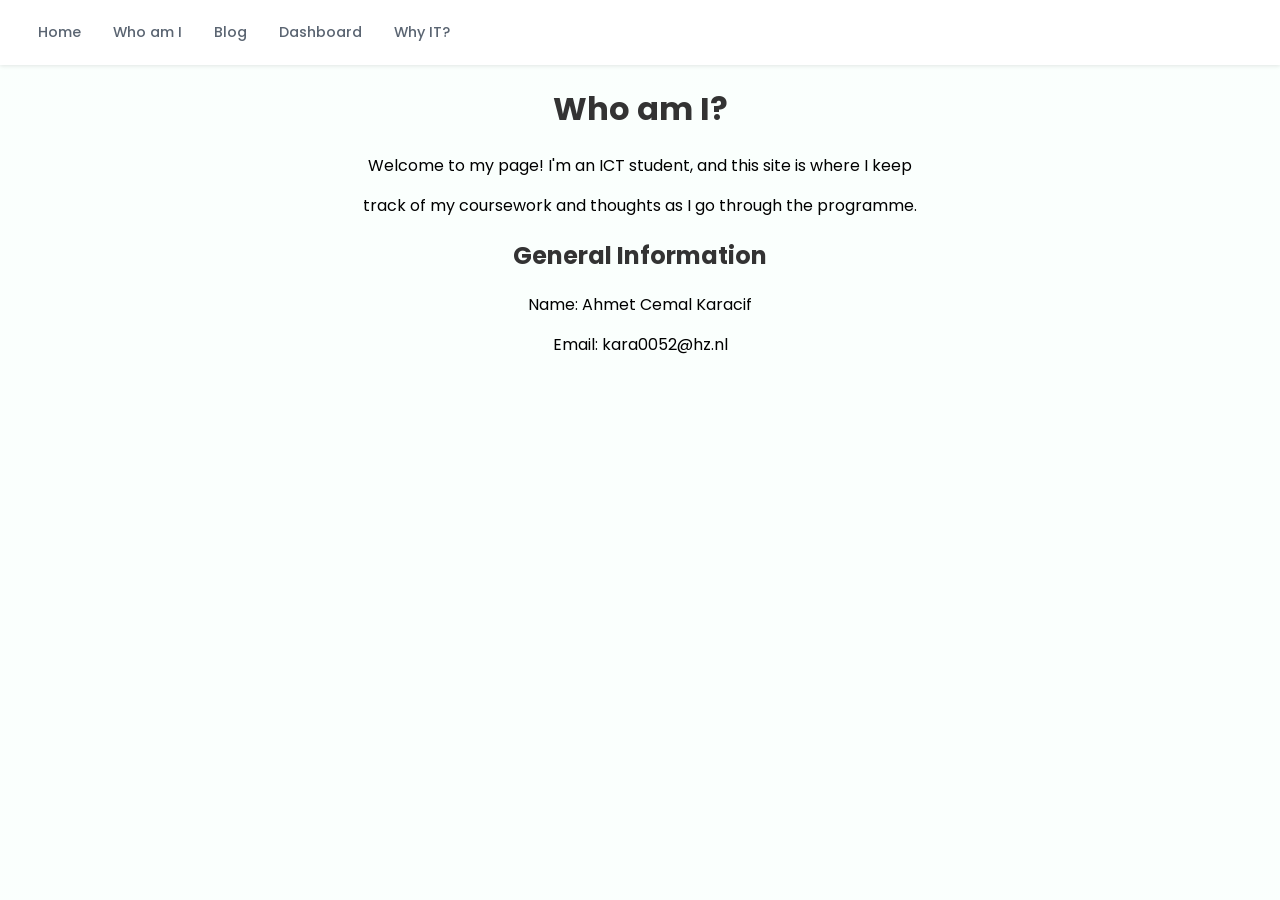
==== about.html @ 1dc65291 "Created profile.html" ====
<!DOCTYPE html>
<html lang="en">
    <head>
        <meta charset="UTF-8">
        <meta name="viewport" content="width=device-width, initial-scale=1.0">
        <title>Who am I</title>
        <link rel="stylesheet" href="styles.css">
    </head>
    <body>
        <header class="navbar">
        <nav class="nav-links">
            <a href="index.html">Home</a>
            <a href="about.html">Who am I</a>
            <a href="blog.html">Blog</a>
            <a href="dashboard.html">Dashboard</a>
            <a href="why-it.html">Why IT?</a>
        </nav>
        </header>
        <main>
        <h1 class="title">Who am I?</h1>
        <p>Welcome to my page! I'm an ICT student, and this site is where I keep</p>
        <p>track of my coursework and thoughts as I go through the programme.</p>
        <h2 class="title">General Information</h2>
        <p>Name: Ahmet Cemal Karacif</p>
        <p>Email: kara0052@hz.nl</p>
        </main>
    </body>
</html>
---- styles.css ----
@import url('https://fonts.googleapis.com/css2?family=Poppins:wght@400;500;600;700&display=swap');

:root {
  --ink: #1b2430;
  --muted: #5b6572;
  --line: #e0dfda;
  --blue: #26456b;
}

body {
  background-color: mintcream;
  font-family: 'Poppins', system-ui, -apple-system, BlinkMacSystemFont, 'Segoe UI', Roboto, sans-serif;
  margin: 0;
  padding: 0;
  background-image:
    linear-gradient(rgba(255, 255, 255, 0.55), rgba(255, 255, 255, 0.55)),
    url('https://images.unsplash.com/photo-1507525428034-b723cf961d3e?ixlib=rb-4.0.3&ixid=M3wxMjA3fDB8MHxwaG90by1wYWdlfHx8fGVufDB8fHx8&auto=format&fit=crop&w=1470&q=80');
  background-repeat: no-repeat;
  background-size: cover;
  background-position: center;
  background-attachment: fixed;
}

.title {
  text-align: center;
  color: #333333;
  margin-top: 20px;
}

p {
  font-size: 16px;
  line-height: 1.5;
  color: black;
  text-align: center;
}

.navbar {
  position: sticky;
  top: 0;
  z-index: 10;
  display: flex;
  align-items: center;
  justify-content: space-between;
  gap: 16px;
  padding: 14px 24px;
  background-color: #ffffff;
  box-shadow: 0 1px 4px rgba(0, 0, 0, 0.1);
}

.brand {
  font-family: 'Poppins', sans-serif;
  font-weight: 600;
  font-size: 1.05rem;
  color: var(--ink);
  text-decoration: none;
  white-space: nowrap;
}

.nav-links {
  display: flex;
  flex-wrap: wrap;
  gap: 4px;
}

.nav-links a {
  display: block;
  text-decoration: none;
  font-size: 0.9rem;
  font-weight: 500;
  color: var(--muted);
  padding: 8px 14px;
  border-radius: 999px;
  transition: color 0.15s ease, background-color 0.15s ease;
}

.nav-links a:hover {
  color: #ffffff;
  background-color: var(--blue);
}

.nav-links a.current {
  color: var(--blue);
  font-weight: 700;
}

table, th, td {
  border: 1px solid grey;
  border-collapse: collapse;
  padding: 8px;
  text-align: center;
  margin-left: auto;
  margin-right: auto;
  background-color: #f2f2f2;
}

table th {
    border-radius: 5px;
}

.progress-container {
  width: 200px;
  background-color: #f3f3f3;
  border-radius: 5px;
  overflow: hidden;
  display: flex;
  margin: 20px auto; 
}

.progress-bar {
  height: 20px;
  background-color:#333333;
  width: 50%;
  transition: width 0.5s ease-in-out;
}

#progress-text {
  text-align: center;
  margin-top: 10px;
  font-size: 14px;
}
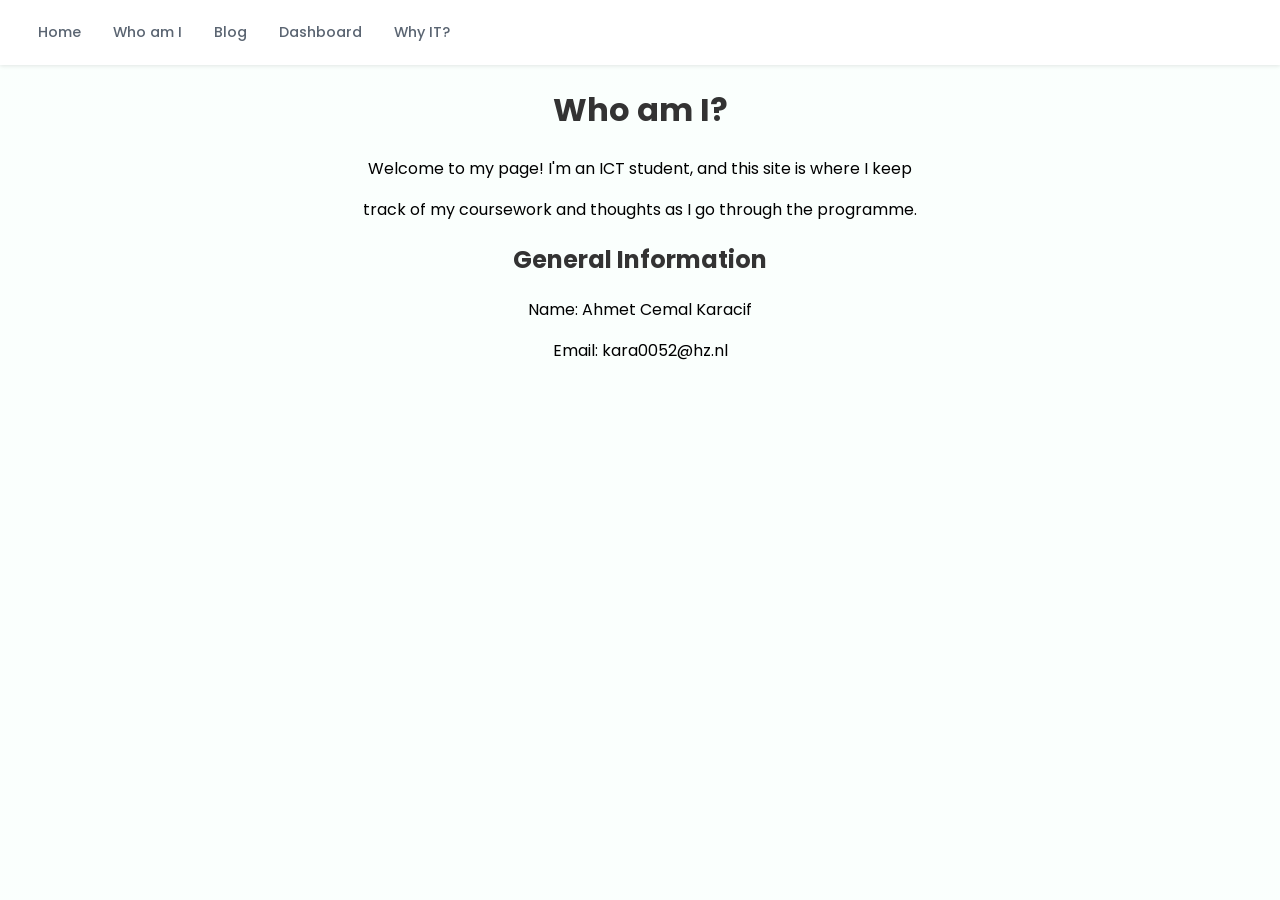
==== commit fc0f3710: "made some changes" ====
--- a/about.html
+++ b/about.html
@@ -1,13 +1,15 @@
 <!DOCTYPE html>
 <html lang="en">
-    <head>
-        <meta charset="UTF-8">
-        <meta name="viewport" content="width=device-width, initial-scale=1.0">
-        <title>Who am I</title>
-        <link rel="stylesheet" href="styles.css">
-    </head>
-    <body>
-        <header class="navbar">
+
+<head>
+    <meta charset="UTF-8">
+    <meta name="viewport" content="width=device-width, initial-scale=1.0">
+    <title>Who am I</title>
+    <link rel="stylesheet" href="styles.css">
+</head>
+
+<body>
+    <header class="navbar">
         <nav class="nav-links">
             <a href="index.html">Home</a>
             <a href="about.html">Who am I</a>
@@ -15,14 +17,15 @@
             <a href="dashboard.html">Dashboard</a>
             <a href="why-it.html">Why IT?</a>
         </nav>
-        </header>
-        <main>
-        <h1 class="title">Who am I?</h1>
+    </header>
+    <main>
+        <h1>Who am I?</h1>
         <p>Welcome to my page! I'm an ICT student, and this site is where I keep</p>
         <p>track of my coursework and thoughts as I go through the programme.</p>
-        <h2 class="title">General Information</h2>
+        <h2>General Information</h2>
         <p>Name: Ahmet Cemal Karacif</p>
         <p>Email: kara0052@hz.nl</p>
-        </main>
-    </body>
-</html>
+    </main>
+</body>
+
+</html>
--- a/styles.css
+++ b/styles.css
@@ -21,15 +21,14 @@
   background-attachment: fixed;
 }
 
-.title {
+h1,
+h2 {
   text-align: center;
   color: #333333;
-  margin-top: 20px;
 }
 
 p {
   font-size: 16px;
-  line-height: 1.5;
   color: black;
   text-align: center;
 }
@@ -47,15 +46,6 @@
   box-shadow: 0 1px 4px rgba(0, 0, 0, 0.1);
 }
 
-.brand {
-  font-family: 'Poppins', sans-serif;
-  font-weight: 600;
-  font-size: 1.05rem;
-  color: var(--ink);
-  text-decoration: none;
-  white-space: nowrap;
-}
-
 .nav-links {
   display: flex;
   flex-wrap: wrap;
@@ -70,12 +60,13 @@
   color: var(--muted);
   padding: 8px 14px;
   border-radius: 999px;
-  transition: color 0.15s ease, background-color 0.15s ease;
+  transition: color 1s ease, background-color 1s ease;
 }
 
 .nav-links a:hover {
   color: #ffffff;
   background-color: var(--blue);
+  transition: color 1s ease, background-color 1s ease;
 }
 
 .nav-links a.current {
@@ -83,7 +74,9 @@
   font-weight: 700;
 }
 
-table, th, td {
+table,
+th,
+td {
   border: 1px solid grey;
   border-collapse: collapse;
   padding: 8px;
@@ -94,7 +87,11 @@
 }
 
 table th {
-    border-radius: 5px;
+  border-radius: 5px;
+}
+
+th {
+  background-color: aquamarine;
 }
 
 .progress-container {
@@ -103,17 +100,17 @@
   border-radius: 5px;
   overflow: hidden;
   display: flex;
-  margin: 20px auto; 
+  margin: 20px auto;
 }
 
 .progress-bar {
   height: 20px;
-  background-color:#333333;
+  background-color: #333333;
   width: 50%;
   transition: width 0.5s ease-in-out;
 }
 
-#progress-text {
+.progress-text {
   text-align: center;
   margin-top: 10px;
   font-size: 14px;
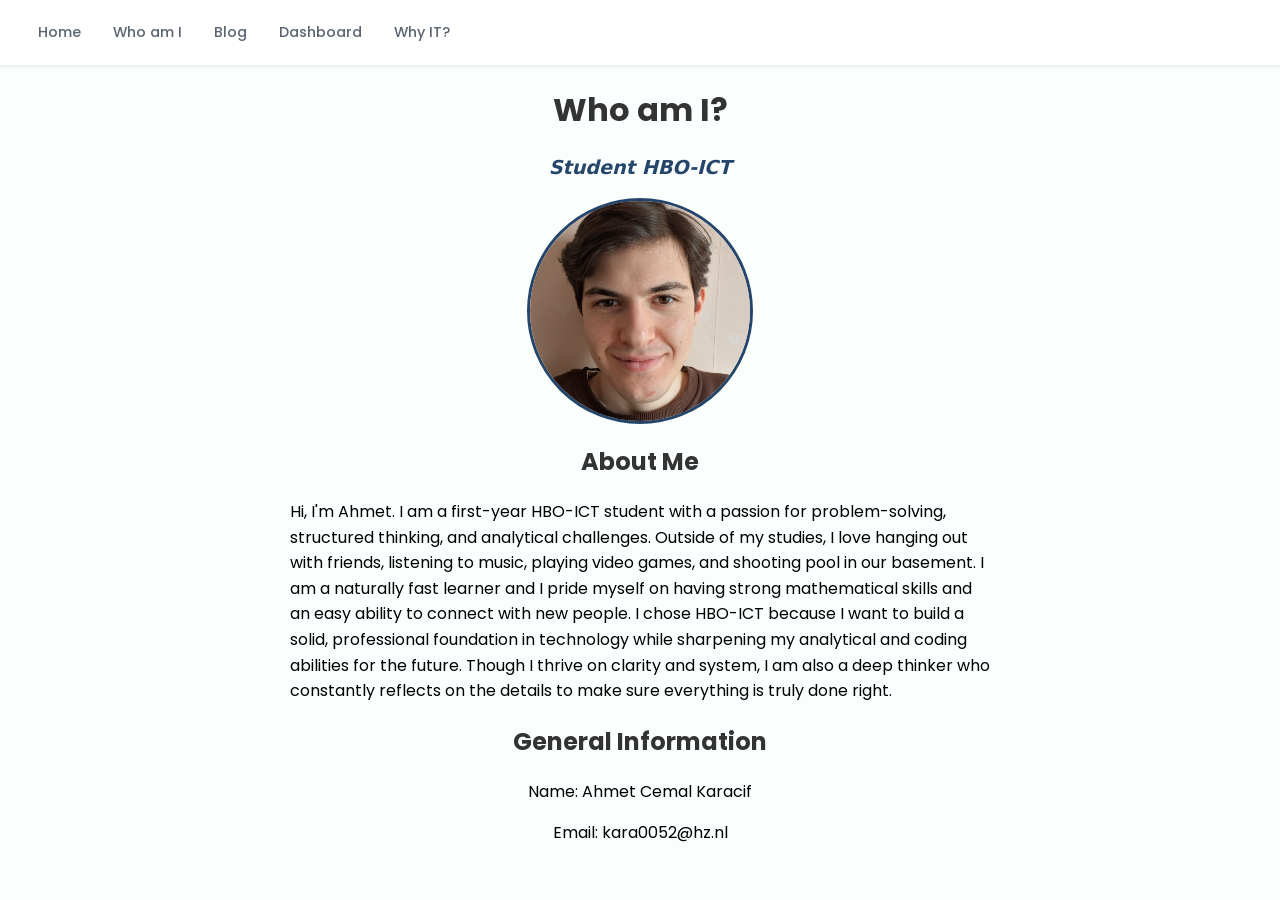
==== commit 472a97e8: "made some changes" ====
--- a/about.html
+++ b/about.html
@@ -20,8 +20,23 @@
     </header>
     <main>
         <h1>Who am I?</h1>
-        <p>Welcome to my page! I'm an ICT student, and this site is where I keep</p>
-        <p>track of my coursework and thoughts as I go through the programme.</p>
+        <p class="tagline">Student HBO-ICT</p>
+
+        <img src="img/profile.jpg" alt="Photo of Ahmet Cemal Karacif" class="profile-img">
+
+        <h2>About Me</h2>
+        <p class="bio">
+            Hi, I'm Ahmet. I am a first-year HBO-ICT student with a passion for problem-solving,
+            structured thinking, and analytical challenges. Outside of my studies, I love hanging
+            out with friends, listening to music, playing video games, and shooting pool in our
+            basement. I am a naturally fast learner and I pride myself on having strong
+            mathematical skills and an easy ability to connect with new people. I chose HBO-ICT
+            because I want to build a solid, professional foundation in technology while
+            sharpening my analytical and coding abilities for the future. Though I thrive on
+            clarity and system, I am also a deep thinker who constantly reflects on the details to
+            make sure everything is truly done right.
+        </p>
+
         <h2>General Information</h2>
         <p>Name: Ahmet Cemal Karacif</p>
         <p>Email: kara0052@hz.nl</p>
--- a/styles.css
+++ b/styles.css
@@ -69,11 +69,6 @@
   transition: color 1s ease, background-color 1s ease;
 }
 
-.nav-links a.current {
-  color: var(--blue);
-  font-weight: 700;
-}
-
 table,
 th,
 td {
@@ -86,12 +81,8 @@
   background-color: #f2f2f2;
 }
 
-table th {
-  border-radius: 5px;
-}
-
 th {
-  background-color: aquamarine;
+  background-color: rgb(145, 230, 230);
 }
 
 .progress-container {
@@ -115,3 +106,27 @@
   margin-top: 10px;
   font-size: 14px;
 }
+
+.tagline {
+  font-style: italic;
+  font-size: 1.2rem;
+  color: var(--blue);
+  font-weight: 600;
+}
+
+.profile-img {
+  display: block;
+  margin: 0 auto 20px auto;
+  width: 220px;
+  height: 220px;
+  object-fit: cover;
+  border-radius: 50%;
+  border: 3px solid var(--blue);
+}
+
+.bio {
+  max-width: 700px;
+  margin: 0 auto 20px auto;
+  text-align: left;
+  line-height: 1.6;
+}
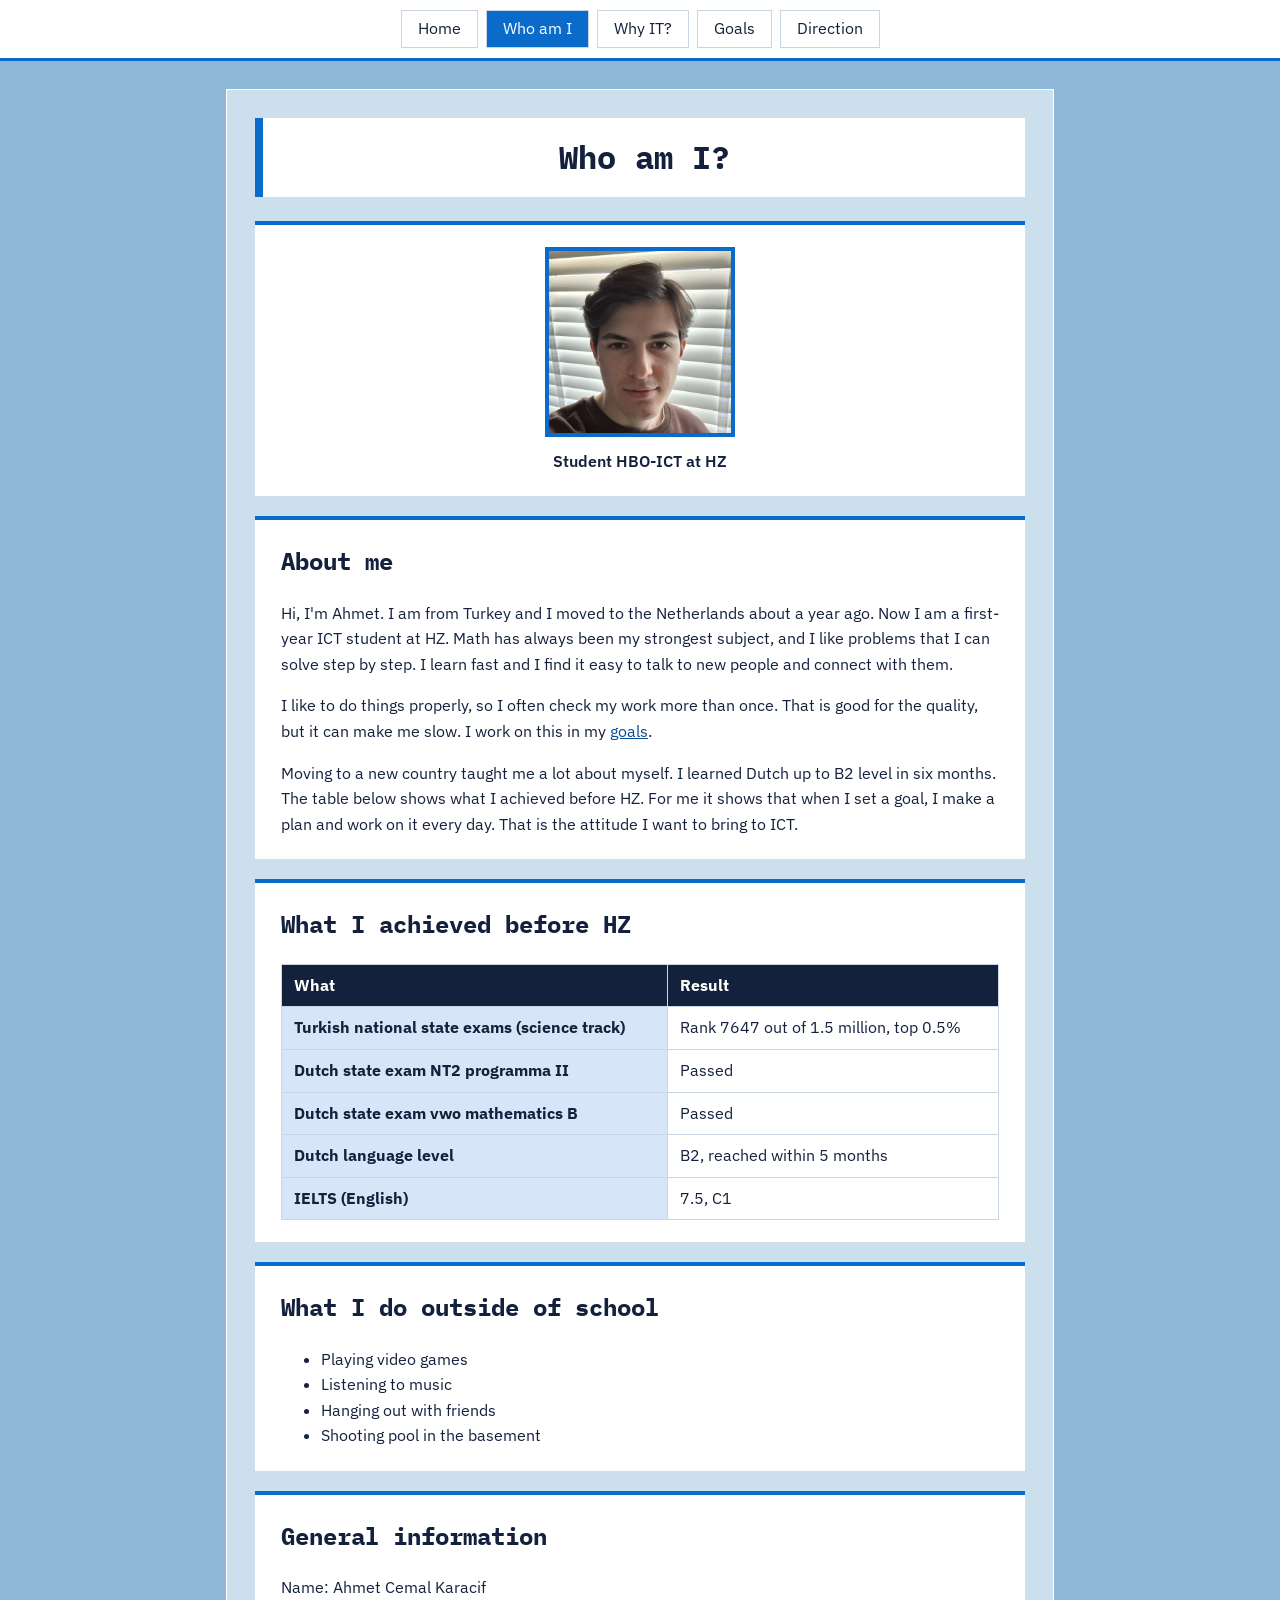
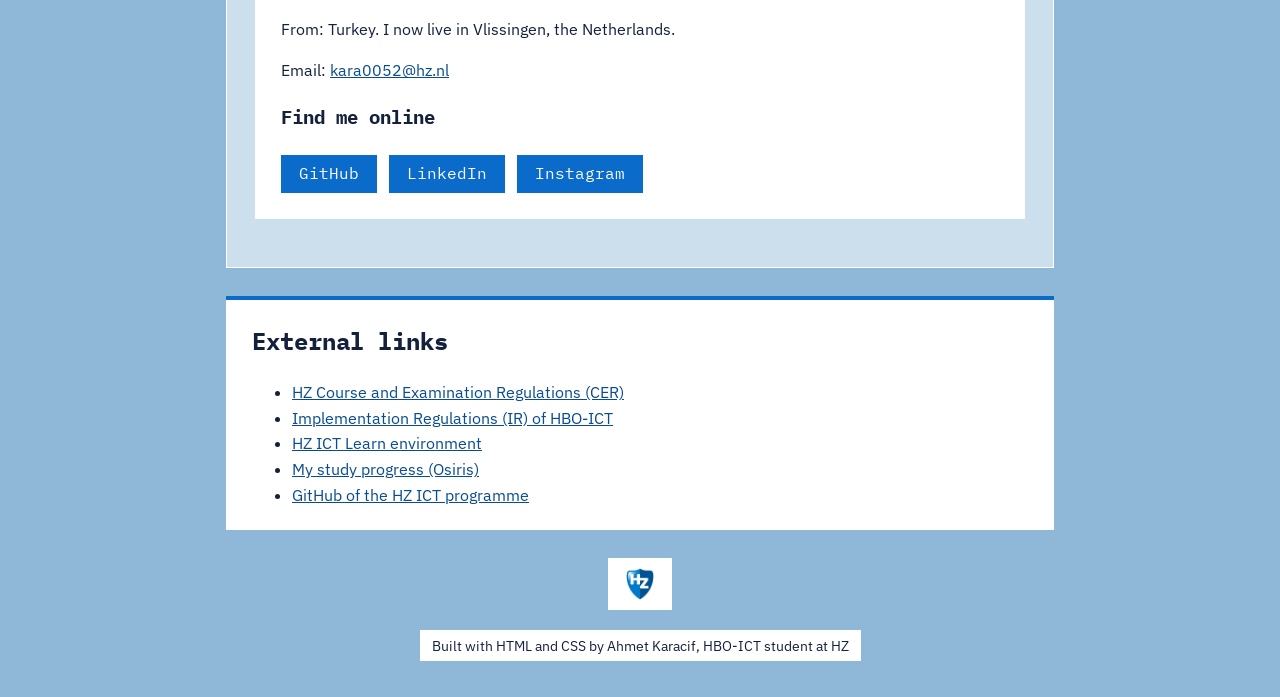
==== commit 44b149cd: "finalizing everything" ====
--- a/about.html
+++ b/about.html
@@ -2,45 +2,148 @@
 <html lang="en">
 
 <head>
-    <meta charset="UTF-8">
-    <meta name="viewport" content="width=device-width, initial-scale=1.0">
-    <title>Who am I</title>
-    <link rel="stylesheet" href="styles.css">
+  <meta charset="UTF-8">
+  <meta name="viewport" content="width=device-width, initial-scale=1.0">
+  <title>Who am I | Ahmet Cemal Karacif</title>
+  <meta name="description"
+    content="Who is Ahmet Cemal Karacif? A first-year HBO-ICT student at HZ from Turkey: my background, results, hobbies and contact.">
+  <link rel="icon" type="image/png" href="img/hz-logo.png">
+  <link rel="preconnect" href="https://fonts.googleapis.com">
+  <link rel="stylesheet"
+    href="https://fonts.googleapis.com/css2?family=IBM+Plex+Mono:wght@500;700&family=IBM+Plex+Sans:wght@400;600;700&display=swap">
+  <link rel="stylesheet" href="styles.css">
 </head>
 
 <body>
-    <header class="navbar">
-        <nav class="nav-links">
-            <a href="index.html">Home</a>
-            <a href="about.html">Who am I</a>
-            <a href="blog.html">Blog</a>
-            <a href="dashboard.html">Dashboard</a>
-            <a href="why-it.html">Why IT?</a>
-        </nav>
-    </header>
-    <main>
-        <h1>Who am I?</h1>
-        <p class="tagline">Student HBO-ICT</p>
+  <!-- navigation menu -->
+  <header>
+    <nav class="main-nav" aria-label="Main">
+      <a href="index.html">Home</a>
+      <a href="about.html" class="current" aria-current="page">Who am I</a>
+      <a href="why-it.html">Why IT?</a>
+      <a href="goals.html">Goals</a>
+      <a href="direction.html">Direction</a>
+    </nav>
+  </header>
 
-        <img src="img/profile.jpg" alt="Photo of Ahmet Cemal Karacif" class="profile-img">
+  <!-- main content -->
+  <main>
+    <div class="big-block">
+      <h1>Who am I?</h1>
+      <section class="panel">
+        <img class="profile-img" src="img/profile.jpg" width="190" height="190"
+          alt="A photo of Ahmet Karacif">
+        <p class="tagline">Student HBO-ICT at HZ</p>
+      </section>
+      <section class="panel">
+        <h2>About me</h2>
+        <p>
+          Hi, I'm Ahmet. I am from Turkey and I moved to the Netherlands about a year ago. Now
+          I am a first-year ICT student at HZ. Math has always been my strongest subject, and I
+          like problems that I can solve step by step. I learn fast and I find it easy to talk to
+          new people and connect with them.
+        </p>
+        <p>
+          I like to do things properly, so I often check my work more than once. That is good for
+          the quality, but it can make me slow. I work on this in my
+          <a href="goals.html">goals</a>.
+        </p>
+        <p>
+          Moving to a new country taught me a lot about myself. I learned Dutch up to B2 level
+          in six months. The table below shows what I achieved before HZ. For me it shows that
+          when I set a goal, I make a plan and work on it every day. That is the attitude I want
+          to bring to ICT.
+        </p>
+      </section>
+      <section class="panel">
+        <h2>What I achieved before HZ</h2>
+        <table>
+          <thead>
+            <tr>
+              <th scope="col">What</th>
+              <th scope="col">Result</th>
+            </tr>
+          </thead>
+          <tbody>
+            <tr>
+              <th scope="row">Turkish national state exams (science track)</th>
+              <td>Rank 7647 out of 1.5 million, top 0.5%</td>
+            </tr>
+            <tr>
+              <th scope="row">Dutch state exam NT2 programma II</th>
+              <td>Passed</td>
+            </tr>
+            <tr>
+              <th scope="row">Dutch state exam vwo mathematics B</th>
+              <td>Passed</td>
+            </tr>
+            <tr>
+              <th scope="row">Dutch language level</th>
+              <td>B2, reached within 5 months</td>
+            </tr>
+            <tr>
+              <th scope="row">IELTS (English)</th>
+              <td>7.5, C1</td>
+            </tr>
+          </tbody>
+        </table>
+      </section>
+      <section class="panel">
+        <h2>What I do outside of school</h2>
+        <ul>
+          <li>Playing video games</li>
+          <li>Listening to music</li>
+          <li>Hanging out with friends</li>
+          <li>Shooting pool in the basement</li>
+        </ul>
+      </section>
+      <section class="panel">
+        <h2>General information</h2>
+        <p>Name: Ahmet Cemal Karacif</p>
+        <p>From: Turkey. I now live in Vlissingen, the Netherlands.</p>
+        <p>Email: <a href="mailto:kara0052@hz.nl">kara0052@hz.nl</a></p>
+        <h3>Find me online</h3>
+        <a class="button" href="https://github.com/w3ndxd"
+          target="_blank" rel="noopener">GitHub</a>
+        <a class="button" href="https://www.linkedin.com/in/ahmet-cemal-karacif-b8b6513b5/"
+          target="_blank" rel="noopener">LinkedIn</a>
+        <a class="button" href="https://www.instagram.com/_aahmetcemal/"
+          target="_blank" rel="noopener">Instagram</a>
+      </section>
+    </div>
+  </main>
 
-        <h2>About Me</h2>
-        <p class="bio">
-            Hi, I'm Ahmet. I am a first-year HBO-ICT student with a passion for problem-solving,
-            structured thinking, and analytical challenges. Outside of my studies, I love hanging
-            out with friends, listening to music, playing video games, and shooting pool in our
-            basement. I am a naturally fast learner and I pride myself on having strong
-            mathematical skills and an easy ability to connect with new people. I chose HBO-ICT
-            because I want to build a solid, professional foundation in technology while
-            sharpening my analytical and coding abilities for the future. Though I thrive on
-            clarity and system, I am also a deep thinker who constantly reflects on the details to
-            make sure everything is truly done right.
-        </p>
+  <!-- external links -->
+  <aside>
+    <div class="panel">
+      <h2>External links</h2>
+      <ul>
+        <li>
+          <a href="https://hz.nl/en/about-hz/regulations-documents" target="_blank" rel="noopener">HZ Course and
+            Examination Regulations (CER)</a>
+        </li>
+        <li>
+          <a href="https://hz.reader.docfield.com/80871c39-9285-4b38-85e4-78a0efbc2461" target="_blank" rel="noopener">Implementation
+            Regulations (IR) of HBO-ICT</a>
+        </li>
+        <li>
+          <a href="https://learn.hz.nl/my/" target="_blank" rel="noopener">HZ ICT Learn environment</a>
+        </li>
+        <li>
+          <a href="https://hz.osiris-student.nl/" target="_blank" rel="noopener">My study progress (Osiris)</a>
+        </li>
+        <li>
+          <a href="https://github.com/HZ-HBO-ICT" target="_blank" rel="noopener">GitHub of the HZ ICT programme</a>
+        </li>
+      </ul>
+    </div>
+  </aside>
 
-        <h2>General Information</h2>
-        <p>Name: Ahmet Cemal Karacif</p>
-        <p>Email: kara0052@hz.nl</p>
-    </main>
+  <!-- footer with HZ logo -->
+  <footer>
+    <img src="img/hz-logo.png" alt="HZ University of Applied Sciences logo">
+    <p>Built with HTML and CSS by Ahmet Karacif, HBO-ICT student at HZ</p>
+  </footer>
 </body>
 
-</html>+</html>
--- a/styles.css
+++ b/styles.css
@@ -1,132 +1,269 @@
-@import url('https://fonts.googleapis.com/css2?family=Poppins:wght@400;500;600;700&display=swap');
-
+/* ===== 1. COLORS: all colors are named here, so I can change them in one place ===== */
 :root {
-  --ink: #1b2430;
-  --muted: #5b6572;
-  --line: #e0dfda;
-  --blue: #26456b;
+  --ink: #14213d;
+  --white: #ffffff;
+  --line: #c9d5e3;
+  --blue: #0b6bcb;
+  --dark-blue: #084c91;
+  --pale-blue: #d6e6f8;
+  --pale-green: #d5efdc;
+  --pale-yellow: #fbefc4;
+  --pale-red: #f8d9d6;
+}
+
+/* ===== 2. BASICS: page background, fonts, links ===== */
+* {
+  box-sizing: border-box;
+  border-radius: 0; /* no rounded corners anywhere */
 }
 
 body {
-  background-color: mintcream;
-  font-family: 'Poppins', system-ui, -apple-system, BlinkMacSystemFont, 'Segoe UI', Roboto, sans-serif;
   margin: 0;
-  padding: 0;
-  background-image:
-    linear-gradient(rgba(255, 255, 255, 0.55), rgba(255, 255, 255, 0.55)),
-    url('https://images.unsplash.com/photo-1507525428034-b723cf961d3e?ixlib=rb-4.0.3&ixid=M3wxMjA3fDB8MHxwaG90by1wYWdlfHx8fGVufDB8fHx8&auto=format&fit=crop&w=1470&q=80');
-  background-repeat: no-repeat;
+  background-image: url("https://images.unsplash.com/photo-1507525428034-b723cf961d3e?ixlib=rb-4.0.3&ixid=M3wxMjA3fDB8MHxwaG90by1wYWdlfHx8fGVufDB8fHx8&auto=format&fit=crop&w=1470&q=80");
+  background-color: #8fb8d8; /* shown if the photo does not load */
   background-size: cover;
   background-position: center;
   background-attachment: fixed;
+  color: var(--ink);
+  font-family: 'IBM Plex Sans', Arial, sans-serif;
+  line-height: 1.6;
 }
 
 h1,
-h2 {
-  text-align: center;
-  color: #333333;
-}
-
-p {
-  font-size: 16px;
-  color: black;
-  text-align: center;
-}
-
-.navbar {
-  position: sticky;
+h2,
+h3 {
+  font-family: 'IBM Plex Mono', Consolas, monospace;
+}
+
+a {
+  color: var(--dark-blue);
+}
+
+img {
+  max-width: 100%;
+  height: auto;
+}
+
+/* ===== 3. NAVIGATION: the menu bar that stays at the top ===== */
+header {
+  position: sticky; /* stays visible when I scroll */
   top: 0;
-  z-index: 10;
-  display: flex;
-  align-items: center;
-  justify-content: space-between;
-  gap: 16px;
-  padding: 14px 24px;
-  background-color: #ffffff;
-  box-shadow: 0 1px 4px rgba(0, 0, 0, 0.1);
-}
-
-.nav-links {
-  display: flex;
+  padding: 10px 16px;
+  background-color: var(--white);
+  border-bottom: 3px solid var(--blue);
+}
+
+.main-nav {
+  display: flex; /* puts the links next to each other */
   flex-wrap: wrap;
-  gap: 4px;
-}
-
-.nav-links a {
+  justify-content: center;
+  gap: 8px;
+}
+
+.main-nav a {
+  padding: 5px 16px;
+  border: 1px solid var(--line);
+  color: var(--ink);
+  font-family: 'IBM Plex Sans', Arial, sans-serif;
+  text-decoration: none;
+}
+
+.main-nav a:hover {
+  background-color: var(--pale-blue); /* hover effect */
+}
+
+.main-nav a.current {
+  background-color: var(--blue); /* the page I am on */
+  color: var(--white);
+}
+
+/* ===== 4. LAYOUT: the big block and the panels inside it ===== */
+main,
+aside {
+  max-width: 860px;
+  margin: 28px auto;
+  padding: 0 16px;
+}
+
+.big-block {
+  padding: 28px;
+  background-color: rgba(255, 255, 255, 0.55); /* see-through, so the photo shows */
+  border: 1px solid var(--white);
+}
+
+h1 {
+  margin: 0 0 24px 0;
+  padding: 14px 20px;
+  background-color: var(--white);
+  border-left: 8px solid var(--blue);
+  text-align: center;
+}
+
+.panel {
+  margin-bottom: 20px;
+  padding: 22px 26px;
+  background-color: var(--white);
+  border-top: 4px solid var(--blue);
+}
+
+.panel > :first-child {
+  margin-top: 0;
+}
+
+.panel > :last-child {
+  margin-bottom: 0;
+}
+
+footer {
+  padding-bottom: 36px;
+  text-align: center;
+}
+
+footer img {
+  height: 52px;
+  padding: 10px 18px;
+  background-color: var(--white);
+}
+
+footer p {
+  display: table;
+  margin: 12px auto 0 auto;
+  padding: 4px 12px;
+  background-color: var(--white);
+  font-size: 0.9rem;
+}
+
+/* ===== 5. DETAILS: pictures, quote, buttons ===== */
+.hero-img {
   display: block;
+  width: 480px;
+  margin: 0 auto 20px auto;
+}
+
+.profile-img {
+  display: block;
+  width: 190px;
+  margin: 0 auto 12px auto;
+  border: 4px solid var(--blue);
+}
+
+.tagline {
+  margin: 0;
+  font-weight: 600;
+  text-align: center;
+}
+
+.center {
+  text-align: center;
+}
+
+.quote {
+  margin: 0 0 20px 0;
+  padding: 16px 22px;
+  background-color: var(--white);
+  border-left: 8px solid var(--blue);
+  font-family: 'IBM Plex Mono', Consolas, monospace;
+  font-size: 1.2rem;
+  text-align: center;
+}
+
+.button {
+  display: inline-block;
+  margin: 4px 8px 4px 0;
+  padding: 6px 18px;
+  background-color: var(--blue);
+  color: var(--white);
+  font-family: 'IBM Plex Mono', Consolas, monospace;
   text-decoration: none;
-  font-size: 0.9rem;
-  font-weight: 500;
-  color: var(--muted);
-  padding: 8px 14px;
-  border-radius: 999px;
-  transition: color 1s ease, background-color 1s ease;
-}
-
-.nav-links a:hover {
-  color: #ffffff;
-  background-color: var(--blue);
-  transition: color 1s ease, background-color 1s ease;
-}
-
-table,
+}
+
+.button:hover {
+  background-color: var(--dark-blue);
+}
+
+/* ===== 6. TABLES ===== */
+table {
+  width: 100%;
+  border-collapse: collapse;
+}
+
 th,
 td {
-  border: 1px solid grey;
-  border-collapse: collapse;
-  padding: 8px;
-  text-align: center;
-  margin-left: auto;
-  margin-right: auto;
-  background-color: #f2f2f2;
-}
-
-th {
-  background-color: rgb(145, 230, 230);
-}
-
-.progress-container {
-  width: 200px;
-  background-color: #f3f3f3;
-  border-radius: 5px;
-  overflow: hidden;
-  display: flex;
-  margin: 20px auto;
-}
-
-.progress-bar {
-  height: 20px;
-  background-color: #333333;
-  width: 50%;
-  transition: width 0.5s ease-in-out;
-}
-
-.progress-text {
-  text-align: center;
+  padding: 8px 12px;
+  border: 1px solid var(--line);
+  text-align: left;
+  vertical-align: top;
+}
+
+thead th {
+  background-color: var(--ink);
+  color: var(--white);
+}
+
+tbody th {
+  background-color: var(--pale-blue);
+}
+
+/* ===== 7. WHY IT: three boxes inside each other (WHAT, HOW, WHY) ===== */
+.rings {
+  width: 270px;
+  margin: 0 auto 20px auto;
+  padding: 12px;
+  background-color: var(--white);
+  border: 4px solid var(--blue);
+  font-family: 'IBM Plex Mono', Consolas, monospace;
+  font-weight: bold;
+  text-align: center;
+}
+
+.ring-how {
   margin-top: 10px;
-  font-size: 14px;
-}
-
-.tagline {
-  font-style: italic;
-  font-size: 1.2rem;
-  color: var(--blue);
-  font-weight: 600;
-}
-
-.profile-img {
-  display: block;
-  margin: 0 auto 20px auto;
-  width: 220px;
-  height: 220px;
-  object-fit: cover;
-  border-radius: 50%;
-  border: 3px solid var(--blue);
-}
-
-.bio {
-  max-width: 700px;
-  margin: 0 auto 20px auto;
-  text-align: left;
-  line-height: 1.6;
-}+  padding: 10px;
+  background-color: var(--pale-blue);
+}
+
+.ring-why {
+  margin-top: 10px;
+  padding: 28px 0;
+  background-color: var(--blue);
+  color: var(--white);
+}
+
+/* ===== 8. SWOT: four boxes in a 2 x 2 grid ===== */
+.swot-grid {
+  display: grid;
+  grid-template-columns: 1fr 1fr; /* two columns */
+  gap: 14px;
+}
+
+.swot-grid > div {
+  padding: 14px 16px;
+}
+
+.swot-grid ul {
+  margin: 0;
+  padding-left: 20px;
+}
+
+.strengths {
+  background-color: var(--pale-green);
+}
+
+.weaknesses {
+  background-color: var(--pale-yellow);
+}
+
+.opportunities {
+  background-color: var(--pale-blue);
+}
+
+.threats {
+  background-color: var(--pale-red);
+}
+
+/* ===== 9. SMALL SCREENS: one column on a phone ===== */
+@media (max-width: 600px) {
+  .swot-grid {
+    grid-template-columns: 1fr;
+  }
+}
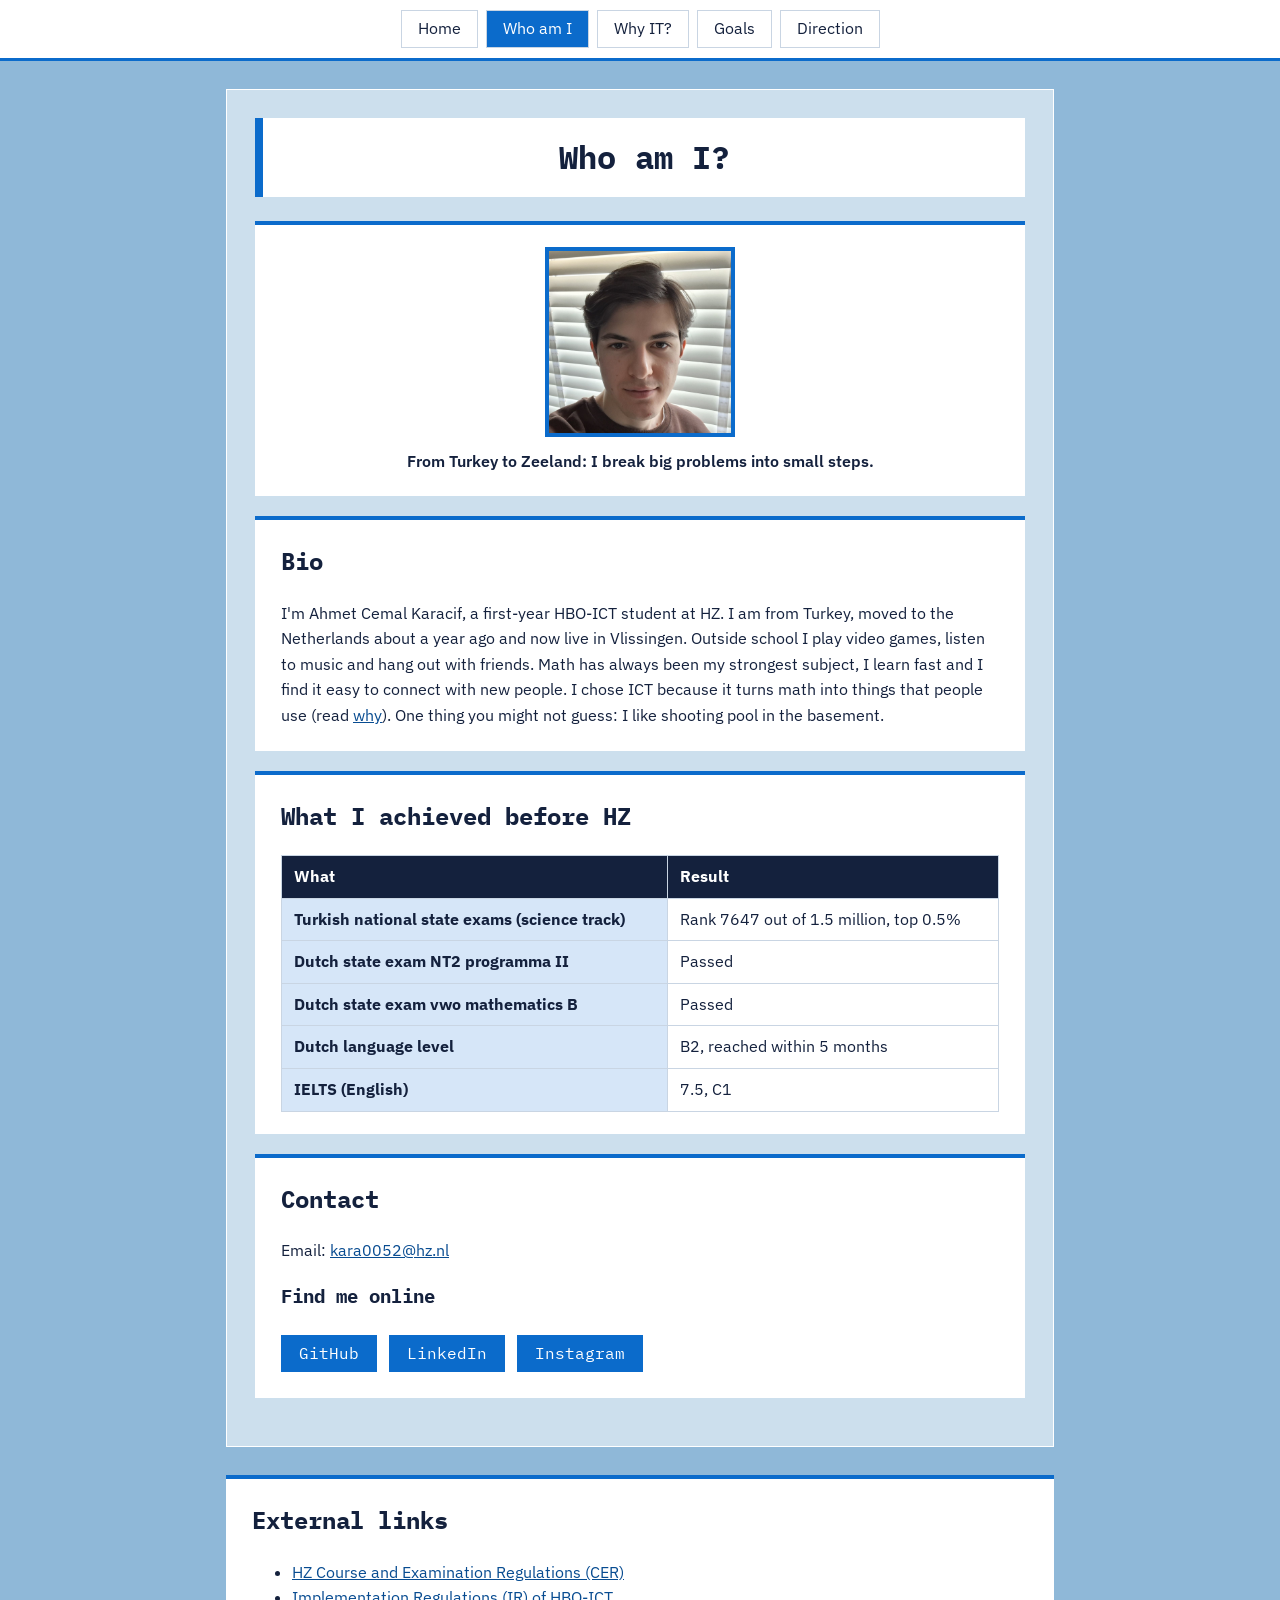
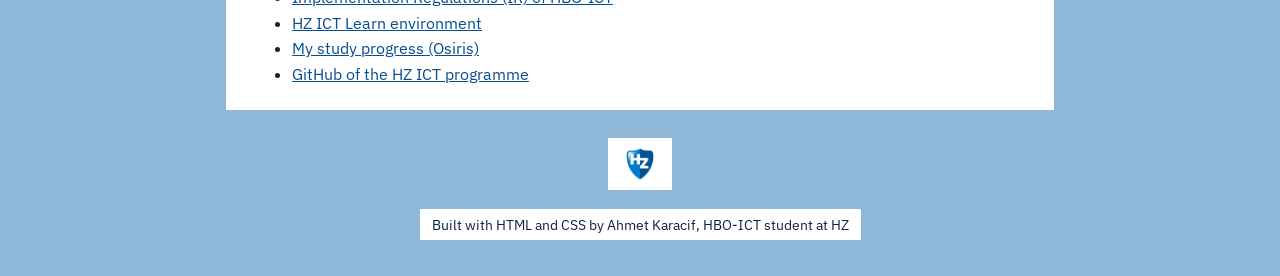
==== commit c32010b7: "finalizing eveything" ====
--- a/about.html
+++ b/about.html
@@ -6,7 +6,7 @@
   <meta name="viewport" content="width=device-width, initial-scale=1.0">
   <title>Who am I | Ahmet Cemal Karacif</title>
   <meta name="description"
-    content="Who is Ahmet Cemal Karacif? A first-year HBO-ICT student at HZ from Turkey: my background, results, hobbies and contact.">
+    content="Who is Ahmet Cemal Karacif? A first-year HBO-ICT student at HZ from Turkey: tagline, bio, results and contact.">
   <link rel="icon" type="image/png" href="img/hz-logo.png">
   <link rel="preconnect" href="https://fonts.googleapis.com">
   <link rel="stylesheet"
@@ -33,26 +33,18 @@
       <section class="panel">
         <img class="profile-img" src="img/profile.jpg" width="190" height="190"
           alt="A photo of Ahmet Karacif">
-        <p class="tagline">Student HBO-ICT at HZ</p>
+        <p class="tagline">From Turkey to Zeeland: I break big problems into small steps.</p>
       </section>
       <section class="panel">
-        <h2>About me</h2>
+        <h2>Bio</h2>
         <p>
-          Hi, I'm Ahmet. I am from Turkey and I moved to the Netherlands about a year ago. Now
-          I am a first-year ICT student at HZ. Math has always been my strongest subject, and I
-          like problems that I can solve step by step. I learn fast and I find it easy to talk to
-          new people and connect with them.
-        </p>
-        <p>
-          I like to do things properly, so I often check my work more than once. That is good for
-          the quality, but it can make me slow. I work on this in my
-          <a href="goals.html">goals</a>.
-        </p>
-        <p>
-          Moving to a new country taught me a lot about myself. I learned Dutch up to B2 level
-          in six months. The table below shows what I achieved before HZ. For me it shows that
-          when I set a goal, I make a plan and work on it every day. That is the attitude I want
-          to bring to ICT.
+          I'm Ahmet Cemal Karacif, a first-year HBO-ICT student at HZ. I am from Turkey, moved
+          to the Netherlands about a year ago and now live in Vlissingen. Outside school I play
+          video games, listen to music and hang out with friends. Math has always been my
+          strongest subject, I learn fast and I find it easy to connect with new people. I chose
+          ICT because it turns math into things that people use (read <a
+          href="why-it.html">why</a>). One thing you might not guess: I like shooting pool in
+          the basement.
         </p>
       </section>
       <section class="panel">
@@ -89,18 +81,7 @@
         </table>
       </section>
       <section class="panel">
-        <h2>What I do outside of school</h2>
-        <ul>
-          <li>Playing video games</li>
-          <li>Listening to music</li>
-          <li>Hanging out with friends</li>
-          <li>Shooting pool in the basement</li>
-        </ul>
-      </section>
-      <section class="panel">
-        <h2>General information</h2>
-        <p>Name: Ahmet Cemal Karacif</p>
-        <p>From: Turkey. I now live in Vlissingen, the Netherlands.</p>
+        <h2>Contact</h2>
         <p>Email: <a href="mailto:kara0052@hz.nl">kara0052@hz.nl</a></p>
         <h3>Find me online</h3>
         <a class="button" href="https://github.com/w3ndxd"
--- a/styles.css
+++ b/styles.css
@@ -204,6 +204,14 @@
   background-color: var(--pale-blue);
 }
 
+td p {
+  margin: 0 0 8px 0;
+}
+
+td p:last-child {
+  margin-bottom: 0;
+}
+
 /* ===== 7. WHY IT: three boxes inside each other (WHAT, HOW, WHY) ===== */
 .rings {
   width: 270px;
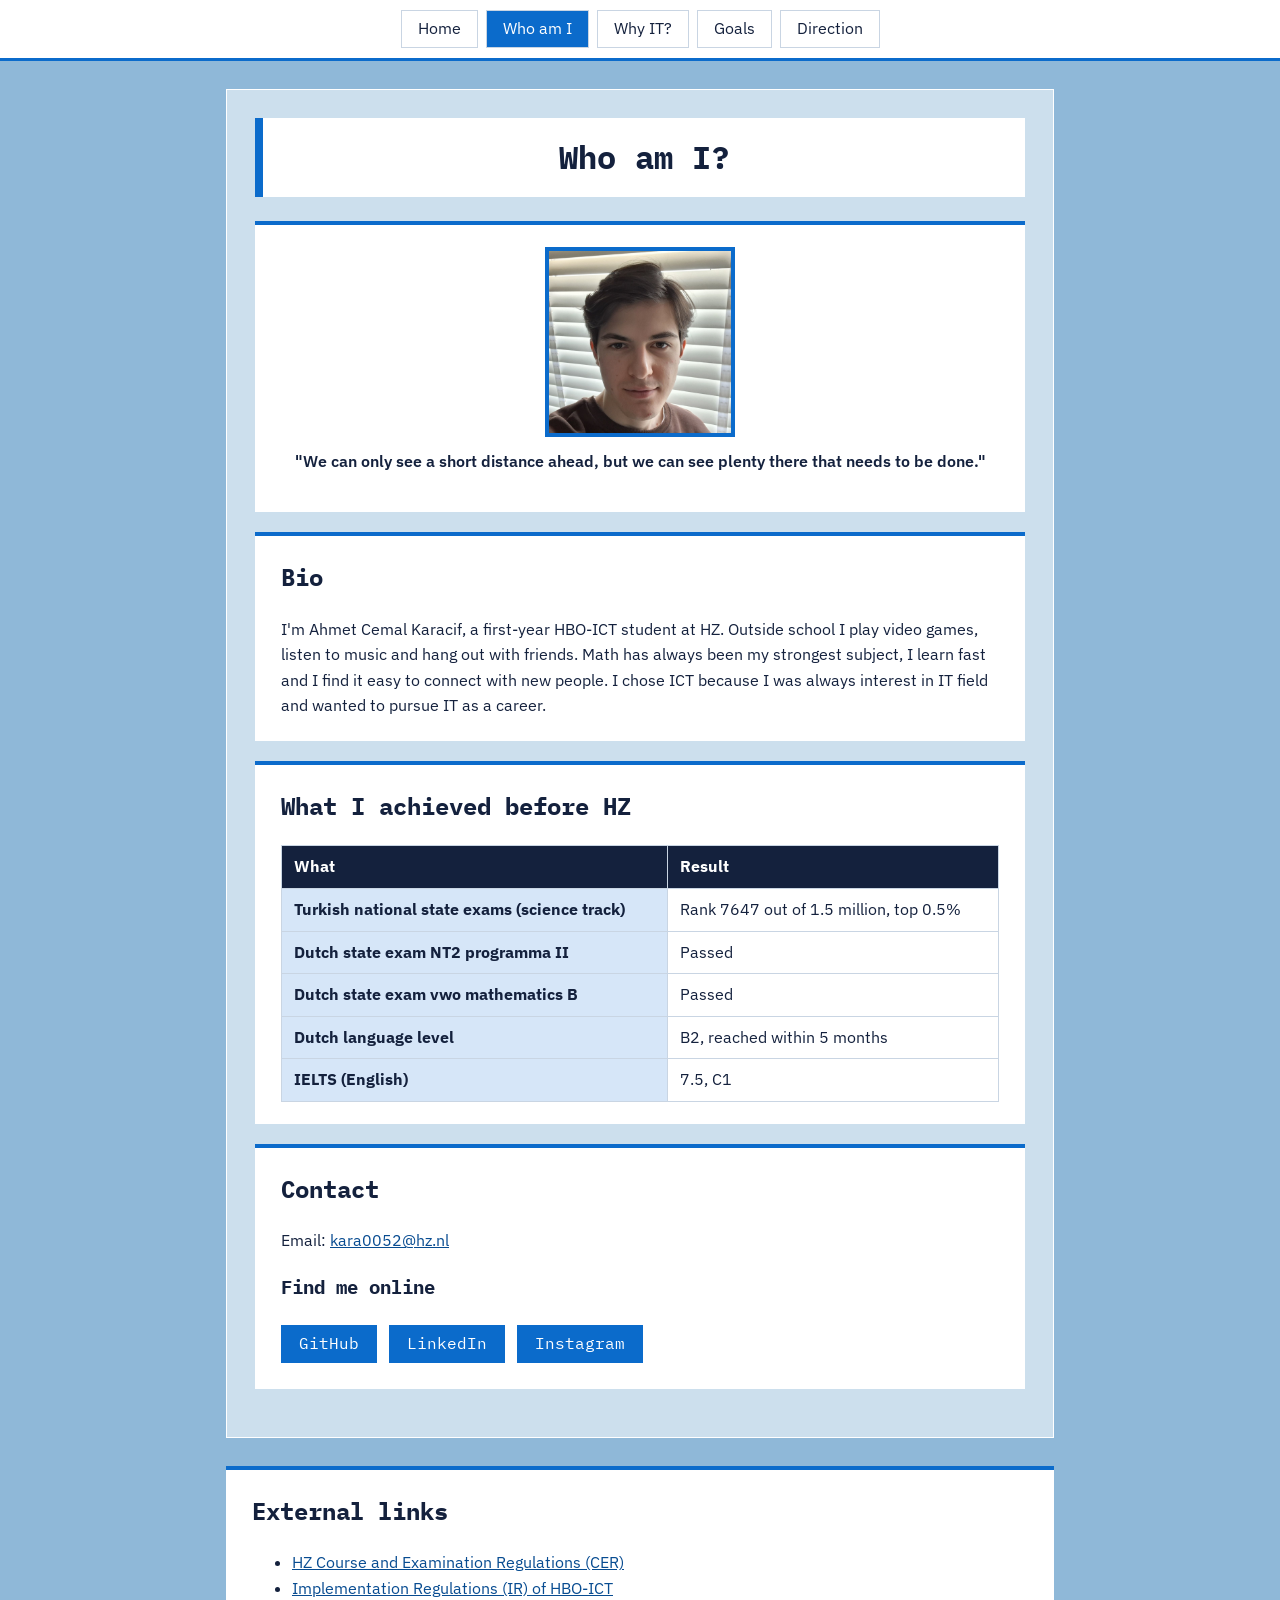
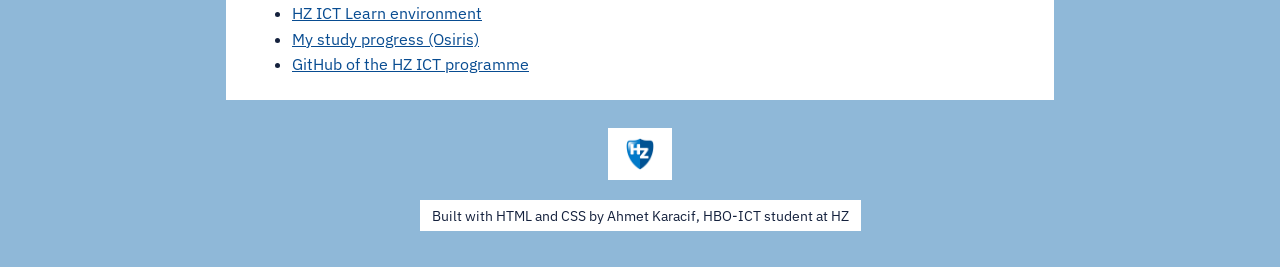
==== commit e80e4dec: "finalizing everything" ====
--- a/about.html
+++ b/about.html
@@ -33,18 +33,16 @@
       <section class="panel">
         <img class="profile-img" src="img/profile.jpg" width="190" height="190"
           alt="A photo of Ahmet Karacif">
-        <p class="tagline">From Turkey to Zeeland: I break big problems into small steps.</p>
+        <p class="tagline">"We can only see a short distance ahead, but we can see plenty there that needs to be done."</p>
+        </p>
       </section>
       <section class="panel">
         <h2>Bio</h2>
         <p>
-          I'm Ahmet Cemal Karacif, a first-year HBO-ICT student at HZ. I am from Turkey, moved
-          to the Netherlands about a year ago and now live in Vlissingen. Outside school I play
+          I'm Ahmet Cemal Karacif, a first-year HBO-ICT student at HZ. Outside school I play
           video games, listen to music and hang out with friends. Math has always been my
           strongest subject, I learn fast and I find it easy to connect with new people. I chose
-          ICT because it turns math into things that people use (read <a
-          href="why-it.html">why</a>). One thing you might not guess: I like shooting pool in
-          the basement.
+          ICT because I was always interest in IT field and wanted to pursue IT as a career.
         </p>
       </section>
       <section class="panel">
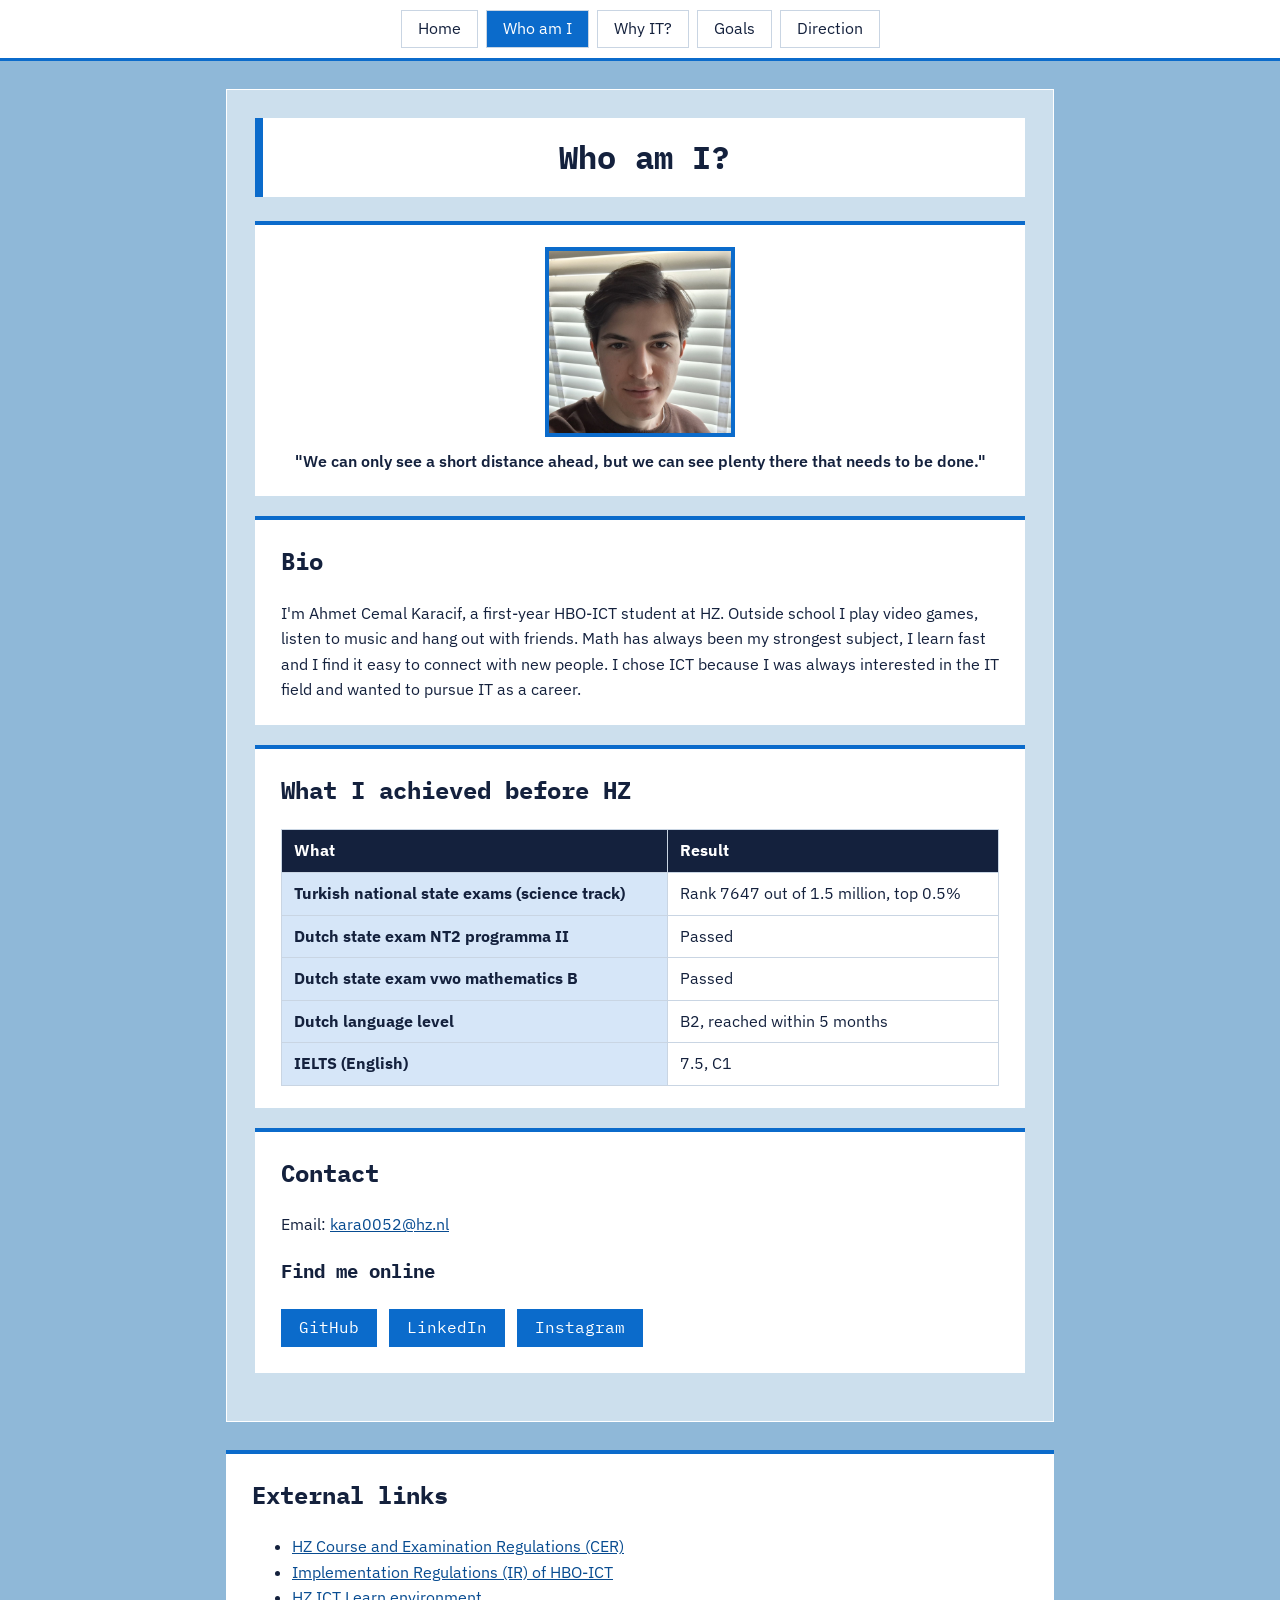
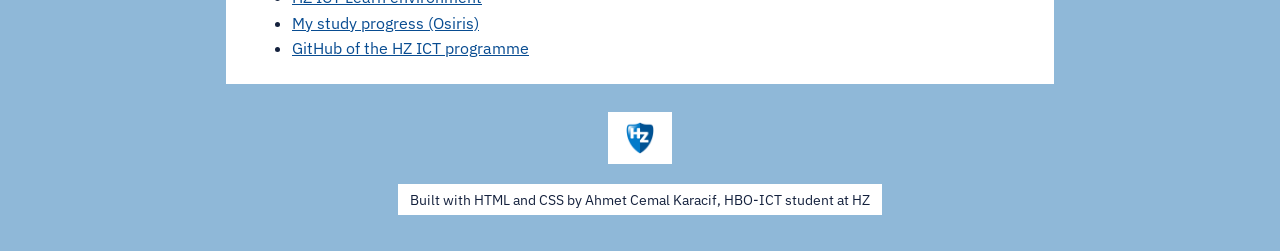
==== commit b7fae9f0: "final result" ====
--- a/about.html
+++ b/about.html
@@ -34,7 +34,6 @@
         <img class="profile-img" src="img/profile.jpg" width="190" height="190"
           alt="A photo of Ahmet Karacif">
         <p class="tagline">"We can only see a short distance ahead, but we can see plenty there that needs to be done."</p>
-        </p>
       </section>
       <section class="panel">
         <h2>Bio</h2>
@@ -42,7 +41,7 @@
           I'm Ahmet Cemal Karacif, a first-year HBO-ICT student at HZ. Outside school I play
           video games, listen to music and hang out with friends. Math has always been my
           strongest subject, I learn fast and I find it easy to connect with new people. I chose
-          ICT because I was always interest in IT field and wanted to pursue IT as a career.
+          ICT because I was always interested in the IT field and wanted to pursue IT as a career.
         </p>
       </section>
       <section class="panel">
@@ -121,7 +120,7 @@
   <!-- footer with HZ logo -->
   <footer>
     <img src="img/hz-logo.png" alt="HZ University of Applied Sciences logo">
-    <p>Built with HTML and CSS by Ahmet Karacif, HBO-ICT student at HZ</p>
+    <p>Built with HTML and CSS by Ahmet Cemal Karacif, HBO-ICT student at HZ</p>
   </footer>
 </body>
 
--- a/styles.css
+++ b/styles.css
@@ -14,13 +14,13 @@
 /* ===== 2. BASICS: page background, fonts, links ===== */
 * {
   box-sizing: border-box;
-  border-radius: 0; /* no rounded corners anywhere */
+  border-radius: 0;
 }
 
 body {
   margin: 0;
   background-image: url("https://images.unsplash.com/photo-1507525428034-b723cf961d3e?ixlib=rb-4.0.3&ixid=M3wxMjA3fDB8MHxwaG90by1wYWdlfHx8fGVufDB8fHx8&auto=format&fit=crop&w=1470&q=80");
-  background-color: #8fb8d8; /* shown if the photo does not load */
+  background-color: #8fb8d8;
   background-size: cover;
   background-position: center;
   background-attachment: fixed;
@@ -44,9 +44,9 @@
   height: auto;
 }
 
-/* ===== 3. NAVIGATION: the menu bar that stays at the top ===== */
+/* ===== 3. NAVIGATION ===== */
 header {
-  position: sticky; /* stays visible when I scroll */
+  position: sticky;
   top: 0;
   padding: 10px 16px;
   background-color: var(--white);
@@ -54,7 +54,7 @@
 }
 
 .main-nav {
-  display: flex; /* puts the links next to each other */
+  display: flex;
   flex-wrap: wrap;
   justify-content: center;
   gap: 8px;
@@ -69,11 +69,11 @@
 }
 
 .main-nav a:hover {
-  background-color: var(--pale-blue); /* hover effect */
+  background-color: var(--pale-blue);
 }
 
 .main-nav a.current {
-  background-color: var(--blue); /* the page I am on */
+  background-color: var(--blue);
   color: var(--white);
 }
 
@@ -87,7 +87,7 @@
 
 .big-block {
   padding: 28px;
-  background-color: rgba(255, 255, 255, 0.55); /* see-through, so the photo shows */
+  background-color: rgba(255, 255, 255, 0.55);
   border: 1px solid var(--white);
 }
 
@@ -268,10 +268,3 @@
 .threats {
   background-color: var(--pale-red);
 }
-
-/* ===== 9. SMALL SCREENS: one column on a phone ===== */
-@media (max-width: 600px) {
-  .swot-grid {
-    grid-template-columns: 1fr;
-  }
-}
